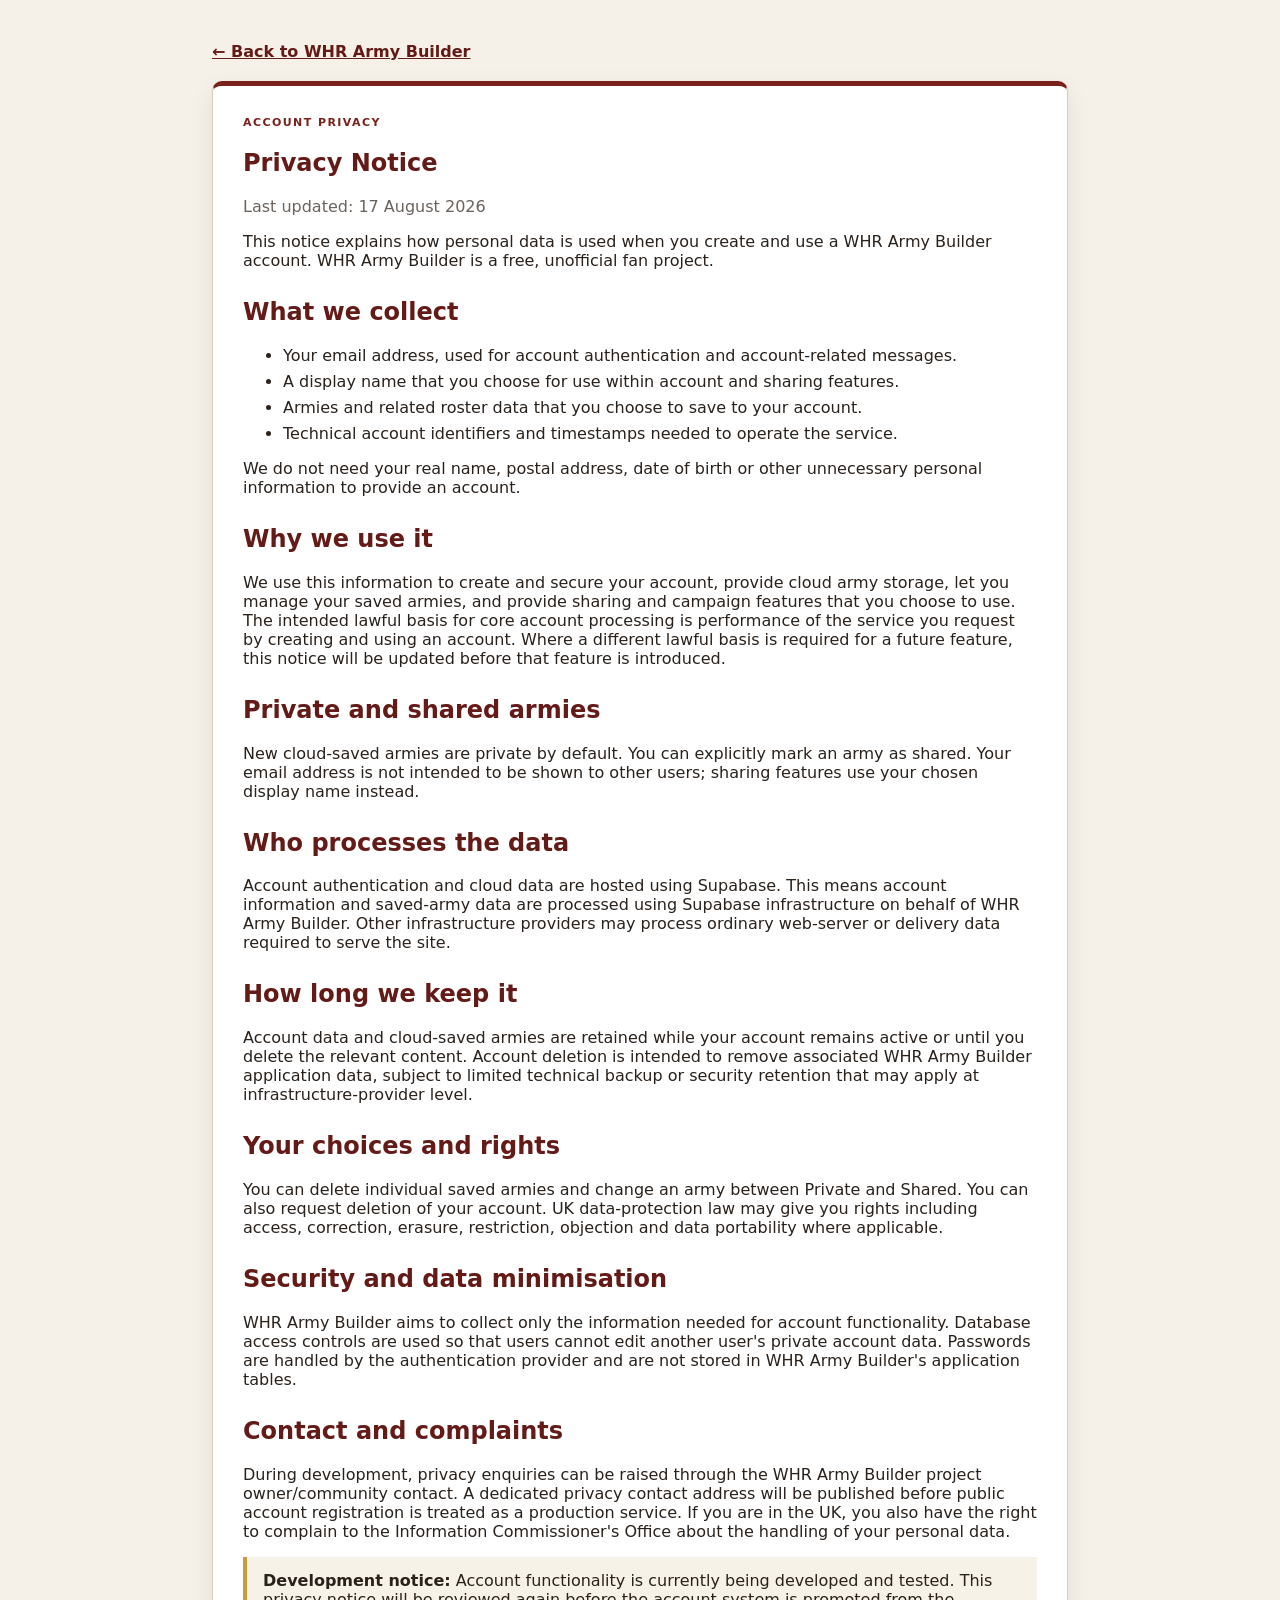
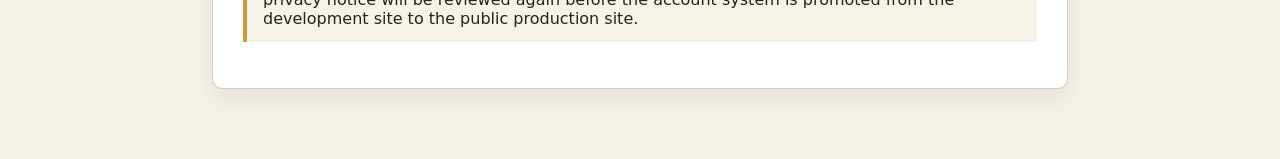
==== privacy.html @ 242ae2eb "Add WHR Army Builder privacy notice" ====
<!doctype html>
<html lang="en">
<head>
  <meta charset="utf-8">
  <meta name="viewport" content="width=device-width, initial-scale=1">
  <title>Privacy Notice — WHR Army Builder</title>
  <link rel="stylesheet" href="styles.css?v=2">
  <style>
    body{background:#f5f1e8;color:#2a211b}.privacy-page{max-width:900px;margin:0 auto;padding:42px 22px 70px}.privacy-card{background:#fff;border:1px solid #d7cdbc;border-top:5px solid #7b211b;border-radius:10px;padding:30px;box-shadow:0 8px 24px rgba(0,0,0,.08)}.privacy-card h1,.privacy-card h2{color:#641a16}.privacy-card h2{margin-top:28px}.privacy-card li{margin:7px 0}.privacy-back{display:inline-block;margin-bottom:20px;color:#641a16;font-weight:800}.privacy-updated{color:#6b625b}.privacy-note{padding:14px 16px;background:#f7f2e7;border-left:4px solid #c99c3c}
  </style>
</head>
<body>
<main class="privacy-page">
  <a class="privacy-back" href="./">← Back to WHR Army Builder</a>
  <article class="privacy-card">
    <p class="eyebrow">Account Privacy</p>
    <h1>Privacy Notice</h1>
    <p class="privacy-updated">Last updated: 17 August 2026</p>
    <p>This notice explains how personal data is used when you create and use a WHR Army Builder account. WHR Army Builder is a free, unofficial fan project.</p>

    <h2>What we collect</h2>
    <ul><li>Your email address, used for account authentication and account-related messages.</li><li>A display name that you choose for use within account and sharing features.</li><li>Armies and related roster data that you choose to save to your account.</li><li>Technical account identifiers and timestamps needed to operate the service.</li></ul>
    <p>We do not need your real name, postal address, date of birth or other unnecessary personal information to provide an account.</p>

    <h2>Why we use it</h2>
    <p>We use this information to create and secure your account, provide cloud army storage, let you manage your saved armies, and provide sharing and campaign features that you choose to use. The intended lawful basis for core account processing is performance of the service you request by creating and using an account. Where a different lawful basis is required for a future feature, this notice will be updated before that feature is introduced.</p>

    <h2>Private and shared armies</h2>
    <p>New cloud-saved armies are private by default. You can explicitly mark an army as shared. Your email address is not intended to be shown to other users; sharing features use your chosen display name instead.</p>

    <h2>Who processes the data</h2>
    <p>Account authentication and cloud data are hosted using Supabase. This means account information and saved-army data are processed using Supabase infrastructure on behalf of WHR Army Builder. Other infrastructure providers may process ordinary web-server or delivery data required to serve the site.</p>

    <h2>How long we keep it</h2>
    <p>Account data and cloud-saved armies are retained while your account remains active or until you delete the relevant content. Account deletion is intended to remove associated WHR Army Builder application data, subject to limited technical backup or security retention that may apply at infrastructure-provider level.</p>

    <h2>Your choices and rights</h2>
    <p>You can delete individual saved armies and change an army between Private and Shared. You can also request deletion of your account. UK data-protection law may give you rights including access, correction, erasure, restriction, objection and data portability where applicable.</p>

    <h2>Security and data minimisation</h2>
    <p>WHR Army Builder aims to collect only the information needed for account functionality. Database access controls are used so that users cannot edit another user's private account data. Passwords are handled by the authentication provider and are not stored in WHR Army Builder's application tables.</p>

    <h2>Contact and complaints</h2>
    <p>During development, privacy enquiries can be raised through the WHR Army Builder project owner/community contact. A dedicated privacy contact address will be published before public account registration is treated as a production service. If you are in the UK, you also have the right to complain to the Information Commissioner's Office about the handling of your personal data.</p>

    <p class="privacy-note"><strong>Development notice:</strong> Account functionality is currently being developed and tested. This privacy notice will be reviewed again before the account system is promoted from the development site to the public production site.</p>
  </article>
</main>
</body>
</html>
---- styles.css ----
* { box-sizing: border-box; }

:root {
  --bg: #ece7dc;
  --surface: #fffdf8;
  --surface-soft: #f7f2e7;
  --border: #d8cfbf;
  --border-dark: #bfae91;
  --text: #29251f;
  --muted: #6f685e;
  --accent: #7b211b;
  --accent-dark: #561713;
  --gold: #b08a3b;
  --success: #316b43;
  --warning: #9a6416;
  --danger: #9d2b25;
  --shadow: 0 14px 34px rgba(43, 34, 23, .08);
}

html { min-height: 100%; background: var(--bg); }

body {
  margin: 0;
  min-height: 100vh;
  color: var(--text);
  background:
    linear-gradient(rgba(236,231,220,.94), rgba(236,231,220,.94)),
    repeating-linear-gradient(45deg, rgba(70,58,44,.025) 0, rgba(70,58,44,.025) 1px, transparent 1px, transparent 9px);
  font-family: Inter, ui-sans-serif, system-ui, -apple-system, BlinkMacSystemFont, "Segoe UI", sans-serif;
}

button, input, select { font: inherit; }
button { cursor: pointer; }

.app-header {
  position: sticky;
  top: 0;
  z-index: 20;
  min-height: 86px;
  padding: 16px 26px;
  display: flex;
  align-items: center;
  justify-content: space-between;
  gap: 20px;
  color: #fff;
  background: linear-gradient(90deg, rgba(74,16,13,.98), rgba(116,30,23,.98));
  border-bottom: 3px solid var(--gold);
  box-shadow: 0 8px 20px rgba(48,22,14,.18);
}

.brand { display: flex; align-items: center; gap: 14px; }

.brand-mark {
  width: 52px;
  height: 52px;
  display: grid;
  place-items: center;
  border: 2px solid rgba(255,255,255,.65);
  outline: 1px solid var(--gold);
  outline-offset: 3px;
  font-family: Georgia, "Times New Roman", serif;
  font-weight: 800;
  letter-spacing: .04em;
}

.brand h1 {
  margin: 0;
  font-family: Georgia, "Times New Roman", serif;
  font-size: 25px;
  letter-spacing: .03em;
}

.brand p {
  margin: 3px 0 0;
  color: rgba(255,255,255,.78);
  font-size: 13px;
}

.army-summary { display: flex; align-items: stretch; gap: 12px; }

.points-limit, .points-total {
  min-height: 54px;
  padding: 8px 12px;
  display: flex;
  align-items: center;
  gap: 7px;
  background: rgba(255,255,255,.09);
  border: 1px solid rgba(255,255,255,.18);
  border-radius: 8px;
}

.points-limit span:first-child, .points-total span:first-child {
  font-size: 12px;
  color: rgba(255,255,255,.74);
}

.points-limit input {
  width: 82px;
  padding: 7px 8px;
  color: #fff;
  background: rgba(0,0,0,.18);
  border: 1px solid rgba(255,255,255,.25);
  border-radius: 5px;
  text-align: right;
}

.points-total strong { font-size: 24px; line-height: 1; }

.builder-layout {
  width: min(1500px, calc(100% - 30px));
  margin: 20px auto;
  display: grid;
  grid-template-columns: 390px minmax(0,1fr);
  gap: 18px;
  align-items: start;
}

.panel {
  background: var(--surface);
  border: 1px solid var(--border);
  border-radius: 10px;
  box-shadow: var(--shadow);
  overflow: hidden;
}

.unit-browser {
  position: sticky;
  top: 106px;
  max-height: calc(100vh - 126px);
  display: flex;
  flex-direction: column;
}

.panel-header {
  padding: 18px 20px 14px;
  border-bottom: 1px solid var(--border);
  background: linear-gradient(to bottom, #fffdf8, #f9f4ea);
}

.panel-header h2 {
  margin: 2px 0 0;
  font-family: Georgia, "Times New Roman", serif;
  font-size: 22px;
}

.eyebrow {
  margin: 0;
  color: var(--accent);
  font-size: 11px;
  font-weight: 800;
  letter-spacing: .13em;
  text-transform: uppercase;
}

.roster-heading {
  display: flex;
  align-items: center;
  justify-content: space-between;
  gap: 16px;
}

.browser-controls {
  padding: 13px 14px;
  border-bottom: 1px solid var(--border);
  background: var(--surface-soft);
}

.browser-controls input, .dialog-field input, .dialog-field select, .magic-search {
  width: 100%;
  padding: 10px 11px;
  border: 1px solid var(--border);
  border-radius: 6px;
  color: var(--text);
  background: #fff;
  outline: none;
}

.browser-controls input:focus, .dialog-field input:focus, .dialog-field select:focus, .magic-search:focus {
  border-color: var(--gold);
  box-shadow: 0 0 0 3px rgba(176,138,59,.14);
}

.unit-sections { overflow: auto; padding: 0 10px 12px; }
.unit-section { padding-top: 12px; }

.unit-section h3 {
  margin: 0 4px 7px;
  color: var(--muted);
  font-size: 12px;
  letter-spacing: .08em;
  text-transform: uppercase;
}

.unit-choice {
  width: 100%;
  margin-bottom: 7px;
  padding: 10px 11px;
  display: grid;
  grid-template-columns: 1fr auto;
  gap: 12px;
  align-items: center;
  text-align: left;
  color: var(--text);
  background: #fff;
  border: 1px solid var(--border);
  border-radius: 7px;
  transition: .15s ease;
}

.unit-choice:hover {
  transform: translateY(-1px);
  border-color: #bda981;
  background: #fffaf0;
}

.unit-choice-name { font-weight: 700; }
.unit-choice-meta { display: block; margin-top: 2px; color: var(--muted); font-size: 11px; }
.unit-choice-cost { color: var(--accent); font-weight: 800; white-space: nowrap; }

.army-status { padding: 14px 18px 0; }

.status-grid {
  display: grid;
  grid-template-columns: repeat(3,minmax(0,1fr));
  gap: 10px;
}

.status-card {
  padding: 10px 12px;
  border: 1px solid var(--border);
  border-radius: 7px;
  background: var(--surface-soft);
}

.status-card span {
  display: block;
  color: var(--muted);
  font-size: 11px;
  text-transform: uppercase;
  letter-spacing: .06em;
}

.status-card strong { display: block; margin-top: 3px; font-size: 18px; }
.status-card.good strong { color: var(--success); }
.status-card.warn strong { color: var(--warning); }
.status-card.bad strong { color: var(--danger); }

.roster { padding: 18px; }

.empty-state {
  padding: 64px 20px;
  text-align: center;
  color: var(--muted);
  border: 2px dashed #d9cfbd;
  border-radius: 9px;
  background: #fbf7ef;
}

.empty-state h3 {
  margin: 0 0 6px;
  color: var(--text);
  font-family: Georgia, "Times New Roman", serif;
}

.roster-section { margin-bottom: 22px; }
.roster-section:last-child { margin-bottom: 0; }

.roster-section-title {
  margin: 0 0 8px;
  padding-bottom: 6px;
  color: var(--accent-dark);
  border-bottom: 2px solid #d6c7ac;
  font-family: Georgia, "Times New Roman", serif;
  font-size: 18px;
}

.roster-card {
  margin-bottom: 9px;
  padding: 14px;
  display: grid;
  grid-template-columns: minmax(0,1fr) auto;
  gap: 12px 18px;
  align-items: center;
  border: 1px solid var(--border);
  border-radius: 8px;
  background: #fff;
}

.roster-card-main { min-width: 0; }

.roster-card-name {
  display: flex;
  align-items: baseline;
  flex-wrap: wrap;
  gap: 8px;
  font-weight: 800;
}

.roster-card-points {
  color: var(--accent);
  font-weight: 900;
  white-space: nowrap;
}

.roster-card-summary {
  margin-top: 5px;
  color: var(--muted);
  font-size: 12px;
  line-height: 1.45;
}

.roster-card-actions {
  display: flex;
  gap: 7px;
}

.edit-button, .remove-button {
  min-height: 34px;
  padding: 6px 10px;
  border-radius: 6px;
  font-weight: 700;
}

.edit-button {
  border: 1px solid #c8b58d;
  color: #59471e;
  background: #fffaf0;
}

.edit-button:hover { background: #f6ecd7; }

.remove-button {
  width: 36px;
  border: 1px solid #dfb8b4;
  color: var(--danger);
  background: #fff8f7;
}

.remove-button:hover { background: #fcebea; }

.button {
  min-height: 38px;
  padding: 8px 13px;
  border-radius: 6px;
  font-weight: 700;
}

.button-primary { color: #fff; background: var(--accent); border: 1px solid var(--accent-dark); }
.button-primary:hover { background: var(--accent-dark); }
.button-secondary { color: var(--text); background: #fff; border: 1px solid var(--border); }
.button-secondary:hover { background: var(--surface-soft); }

.loading { padding: 28px 12px; color: var(--muted); text-align: center; }

.error-box, .warning-box {
  padding: 11px 12px;
  border-radius: 7px;
  font-size: 13px;
}

.error-box {
  margin: 12px;
  color: #7e211c;
  background: #fff0ee;
  border: 1px solid #e4b6b1;
}

.warning-box {
  margin-top: 10px;
  color: #78521d;
  background: #fff7e8;
  border: 1px solid #e8c887;
}

.unit-dialog {
  width: min(760px, calc(100% - 28px));
  max-height: calc(100vh - 30px);
  padding: 0;
  border: 0;
  border-radius: 10px;
  background: transparent;
  box-shadow: 0 26px 70px rgba(0,0,0,.28);
}

.unit-dialog::backdrop { background: rgba(35,29,23,.58); }

.dialog-card {
  max-height: calc(100vh - 30px);
  display: flex;
  flex-direction: column;
  background: var(--surface);
  border: 1px solid var(--border);
  border-radius: 10px;
  overflow: hidden;
}

.dialog-header {
  flex: 0 0 auto;
  padding: 18px 20px;
  display: flex;
  align-items: flex-start;
  justify-content: space-between;
  gap: 14px;
  border-bottom: 1px solid var(--border);
  background: linear-gradient(to bottom, #fffdf8, #f7f1e5);
}

.dialog-header h2 {
  margin: 3px 0 0;
  font-family: Georgia, "Times New Roman", serif;
}

.icon-button {
  width: 36px;
  height: 36px;
  border: 1px solid var(--border);
  border-radius: 50%;
  color: var(--muted);
  background: #fff;
  font-size: 22px;
  line-height: 1;
}

.dialog-content {
  overflow: auto;
  padding: 18px 20px 24px;
}

.editor-section {
  margin-bottom: 20px;
  padding-bottom: 18px;
  border-bottom: 1px solid var(--border);
}

.editor-section:last-child { border-bottom: 0; margin-bottom: 0; }

.editor-section-title {
  margin: 0 0 11px;
  color: var(--accent-dark);
  font-family: Georgia, "Times New Roman", serif;
  font-size: 17px;
}

.dialog-field { margin-bottom: 13px; }
.dialog-field:last-child { margin-bottom: 0; }

.dialog-field > label {
  display: block;
  margin-bottom: 6px;
  font-weight: 700;
}

.field-hint {
  margin-top: 4px;
  color: var(--muted);
  font-size: 11px;
}

.check-row {
  margin: 7px 0;
  padding: 9px 10px;
  display: flex;
  align-items: flex-start;
  gap: 9px;
  border: 1px solid var(--border);
  border-radius: 6px;
  background: #fff;
}

.check-row input { margin-top: 3px; }

.check-row-content { flex: 1; min-width: 0; }

.check-row-title {
  display: flex;
  justify-content: space-between;
  gap: 12px;
  font-weight: 700;
}

.check-row-sub {
  margin-top: 2px;
  color: var(--muted);
  font-size: 11px;
}

.option-grid {
  display: grid;
  grid-template-columns: repeat(2,minmax(0,1fr));
  gap: 8px;
}

.magic-header {
  display: flex;
  align-items: center;
  justify-content: space-between;
  gap: 12px;
  margin-bottom: 9px;
}

.magic-counter {
  padding: 4px 8px;
  border-radius: 999px;
  background: #eee5d6;
  color: var(--accent-dark);
  font-size: 12px;
  font-weight: 800;
}

.magic-list {
  max-height: 320px;
  overflow: auto;
  margin-top: 10px;
  padding-right: 4px;
}

.magic-category {
  margin: 13px 0 5px;
  color: var(--muted);
  font-size: 11px;
  font-weight: 900;
  letter-spacing: .07em;
  text-transform: uppercase;
}

.magic-item-row {
  display: grid;
  grid-template-columns: auto minmax(0,1fr) auto;
  gap: 8px;
  align-items: start;
  padding: 8px 7px;
  border-bottom: 1px solid #eee6da;
}

.magic-item-row:last-child { border-bottom: 0; }
.magic-item-row input { margin-top: 4px; }

.magic-item-name { font-weight: 700; }
.magic-item-rules { margin-top: 2px; color: var(--muted); font-size: 11px; line-height: 1.35; }
.magic-item-cost { color: var(--accent); font-weight: 800; white-space: nowrap; }

.dialog-footer {
  flex: 0 0 auto;
  padding: 13px 20px;
  display: flex;
  align-items: center;
  justify-content: space-between;
  gap: 16px;
  border-top: 1px solid var(--border);
  background: #f7f2e8;
}

.dialog-total span {
  display: block;
  color: var(--muted);
  font-size: 11px;
  text-transform: uppercase;
  letter-spacing: .05em;
}

.dialog-total strong {
  display: block;
  color: var(--accent);
  font-size: 22px;
}

.dialog-actions { display: flex; justify-content: flex-end; gap: 9px; }

@media (max-width: 900px) {
  .app-header { position: static; align-items: flex-start; flex-direction: column; }
  .army-summary { width: 100%; }
  .builder-layout { width: min(100% - 20px,760px); grid-template-columns: 1fr; }
  .unit-browser { position: static; max-height: none; }
}

@media (max-width: 620px) {
  .army-summary { flex-direction: column; }
  .status-grid, .option-grid { grid-template-columns: 1fr; }
  .roster-card { grid-template-columns: 1fr; }
  .roster-card-actions { justify-content: flex-end; }
  .dialog-footer { align-items: stretch; flex-direction: column; }
  .dialog-actions { width: 100%; }
  .dialog-actions .button { flex: 1; }
}


/* V3: roster save/load/print controls */
.roster-name-field {
  min-height: 54px;
  padding: 7px 10px;
  display: flex;
  flex-direction: column;
  justify-content: center;
  gap: 3px;
  background: rgba(255,255,255,.09);
  border: 1px solid rgba(255,255,255,.18);
  border-radius: 8px;
}

.roster-name-field span {
  color: rgba(255,255,255,.74);
  font-size: 11px;
}

.roster-name-field input {
  width: 190px;
  padding: 5px 7px;
  color: #fff;
  background: rgba(0,0,0,.18);
  border: 1px solid rgba(255,255,255,.25);
  border-radius: 5px;
  outline: none;
}

.roster-name-field input:focus {
  border-color: rgba(255,255,255,.55);
}

.header-actions {
  display: flex;
  align-items: stretch;
  gap: 7px;
}

.header-button {
  min-height: 54px;
  padding: 7px 11px;
  color: #fff;
  background: rgba(255,255,255,.09);
  border: 1px solid rgba(255,255,255,.23);
  border-radius: 8px;
  font-size: 12px;
  font-weight: 800;
  white-space: nowrap;
}

.header-button:hover {
  background: rgba(255,255,255,.16);
}

.header-button-primary {
  color: #3e2e10;
  background: #e0bd6f;
  border-color: #efd69d;
}

.header-button-primary:hover {
  background: #efce84;
}

.saved-dialog {
  width: min(700px, calc(100% - 28px));
  max-height: calc(100vh - 40px);
  padding: 0;
  border: 0;
  border-radius: 10px;
  background: transparent;
  box-shadow: 0 26px 70px rgba(0,0,0,.28);
}

.saved-dialog::backdrop {
  background: rgba(35,29,23,.58);
}

.saved-dialog-card {
  max-height: calc(100vh - 40px);
  display: flex;
  flex-direction: column;
  overflow: hidden;
  background: var(--surface);
  border: 1px solid var(--border);
  border-radius: 10px;
}

.saved-rosters-list {
  overflow: auto;
  padding: 14px;
}

.saved-roster-empty {
  padding: 42px 18px;
  text-align: center;
  color: var(--muted);
}

.saved-roster-card {
  margin-bottom: 9px;
  padding: 13px 14px;
  display: grid;
  grid-template-columns: minmax(0,1fr) auto;
  gap: 14px;
  align-items: center;
  background: #fff;
  border: 1px solid var(--border);
  border-radius: 8px;
}

.saved-roster-card:last-child {
  margin-bottom: 0;
}

.saved-roster-name {
  font-weight: 850;
}

.saved-roster-meta {
  margin-top: 4px;
  color: var(--muted);
  font-size: 12px;
}

.saved-roster-actions {
  display: flex;
  gap: 7px;
}

.saved-roster-actions button {
  min-height: 34px;
  padding: 6px 10px;
  border-radius: 6px;
  font-weight: 750;
}

.load-roster-button {
  color: #fff;
  background: var(--accent);
  border: 1px solid var(--accent-dark);
}

.delete-roster-button {
  color: var(--danger);
  background: #fff8f7;
  border: 1px solid #dfb8b4;
}

.toast {
  position: fixed;
  right: 20px;
  bottom: 20px;
  z-index: 100;
  max-width: min(420px, calc(100% - 40px));
  padding: 11px 14px;
  color: #fff;
  background: rgba(41,37,31,.96);
  border-radius: 7px;
  box-shadow: 0 10px 28px rgba(0,0,0,.25);
  font-size: 13px;
  font-weight: 700;
  opacity: 0;
  transform: translateY(10px);
  pointer-events: none;
  transition: opacity .18s ease, transform .18s ease;
}

.toast.show {
  opacity: 1;
  transform: translateY(0);
}

@media (max-width: 1180px) {
  .app-header {
    position: static;
    align-items: flex-start;
    flex-direction: column;
  }

  .army-summary {
    width: 100%;
    flex-wrap: wrap;
  }

  .unit-browser {
    top: 20px;
  }
}

@media (max-width: 760px) {
  .roster-name-field {
    width: 100%;
  }

  .roster-name-field input {
    width: 100%;
  }

  .header-actions {
    width: 100%;
    display: grid;
    grid-template-columns: repeat(2, minmax(0,1fr));
  }

  .header-button {
    min-height: 42px;
  }

  .saved-roster-card {
    grid-template-columns: 1fr;
  }

  .saved-roster-actions {
    justify-content: flex-end;
  }
}


/* V9: army selection front page */
[hidden] {
  display: none !important;
}

.army-selection-screen {
  min-height: 100vh;
  background:
    linear-gradient(rgba(236,231,220,.95), rgba(236,231,220,.96)),
    repeating-linear-gradient(45deg, rgba(70,58,44,.03) 0, rgba(70,58,44,.03) 1px, transparent 1px, transparent 9px);
}

.selection-hero {
  min-height: 310px;
  padding: 54px 24px 48px;
  display: flex;
  flex-direction: column;
  align-items: center;
  justify-content: center;
  color: #fff;
  text-align: center;
  background:
    radial-gradient(circle at 50% 30%, rgba(184,127,58,.22), transparent 34%),
    linear-gradient(135deg, #3d100d, #781f18 55%, #4a1410);
  border-bottom: 4px solid var(--gold);
  box-shadow: 0 10px 30px rgba(48,22,14,.18);
}

.selection-mark {
  width: 78px;
  height: 78px;
  margin-bottom: 20px;
  display: grid;
  place-items: center;
  border: 2px solid rgba(255,255,255,.72);
  outline: 1px solid var(--gold);
  outline-offset: 5px;
  font-family: Georgia, "Times New Roman", serif;
  font-size: 26px;
  font-weight: 900;
  letter-spacing: .05em;
}

.selection-kicker {
  margin: 0 0 6px;
  color: #dfbd73;
  font-size: 12px;
  font-weight: 900;
  letter-spacing: .16em;
  text-transform: uppercase;
}

.selection-hero h1 {
  margin: 0;
  font-family: Georgia, "Times New Roman", serif;
  font-size: clamp(38px, 6vw, 64px);
  line-height: 1;
}

.selection-intro {
  max-width: 620px;
  margin: 14px 0 0;
  color: rgba(255,255,255,.82);
  font-size: 16px;
}

.selection-content {
  width: min(1180px, calc(100% - 32px));
  margin: 0 auto;
  padding: 34px 0 58px;
}

.selection-heading {
  margin-bottom: 18px;
  display: flex;
  align-items: end;
  justify-content: space-between;
  gap: 24px;
}

.selection-heading h2 {
  margin: 3px 0 0;
  font-family: Georgia, "Times New Roman", serif;
  font-size: 30px;
}

.selection-heading > p {
  max-width: 440px;
  margin: 0;
  color: var(--muted);
  text-align: right;
  font-size: 13px;
}

.army-card-grid {
  display: grid;
  grid-template-columns: repeat(auto-fill, minmax(270px, 1fr));
  gap: 16px;
}

.army-card {
  min-height: 235px;
  padding: 0;
  display: flex;
  flex-direction: column;
  text-align: left;
  overflow: hidden;
  color: var(--text);
  background: var(--surface);
  border: 1px solid var(--border);
  border-radius: 10px;
  box-shadow: var(--shadow);
  transition: transform .16s ease, border-color .16s ease, box-shadow .16s ease;
}

.army-card.available:hover {
  transform: translateY(-3px);
  border-color: #b69b67;
  box-shadow: 0 18px 38px rgba(43,34,23,.13);
}

.army-card-top {
  min-height: 98px;
  padding: 18px 18px 14px;
  display: flex;
  align-items: flex-start;
  justify-content: space-between;
  gap: 12px;
  color: #fff;
  background:
    radial-gradient(circle at 82% 18%, rgba(221,177,89,.25), transparent 30%),
    linear-gradient(135deg, #541711, #81241c);
  border-bottom: 3px solid var(--gold);
}

.army-card-monogram {
  width: 52px;
  height: 52px;
  display: grid;
  place-items: center;
  border: 1px solid rgba(255,255,255,.55);
  font-family: Georgia, "Times New Roman", serif;
  font-size: 19px;
  font-weight: 900;
  letter-spacing: .03em;
}

.army-card-badge {
  padding: 4px 8px;
  color: #3e2e10;
  background: #e2c47f;
  border-radius: 999px;
  font-size: 10px;
  font-weight: 900;
  letter-spacing: .04em;
  text-transform: uppercase;
}

.army-card-body {
  flex: 1;
  padding: 16px 18px 18px;
}

.army-card h3 {
  margin: 0;
  font-family: Georgia, "Times New Roman", serif;
  font-size: 23px;
}

.army-card-subtitle {
  margin: 3px 0 10px;
  color: var(--accent);
  font-size: 12px;
  font-weight: 800;
}

.army-card-description {
  margin: 0;
  color: var(--muted);
  font-size: 13px;
  line-height: 1.48;
}

.army-card-action {
  margin-top: 15px;
  color: var(--accent);
  font-size: 12px;
  font-weight: 900;
}

.army-card-loading {
  padding: 40px 20px;
  color: var(--muted);
  text-align: center;
  grid-column: 1 / -1;
}

.back-armies-button {
  width: 38px;
  height: 38px;
  margin-right: 1px;
  display: grid;
  place-items: center;
  color: #fff;
  background: rgba(255,255,255,.08);
  border: 1px solid rgba(255,255,255,.22);
  border-radius: 7px;
  font-size: 20px;
}

.back-armies-button:hover {
  background: rgba(255,255,255,.15);
}

@media (max-width: 700px) {
  .selection-heading {
    align-items: flex-start;
    flex-direction: column;
  }

  .selection-heading > p {
    text-align: left;
  }

  .army-card-grid {
    grid-template-columns: 1fr;
  }
}
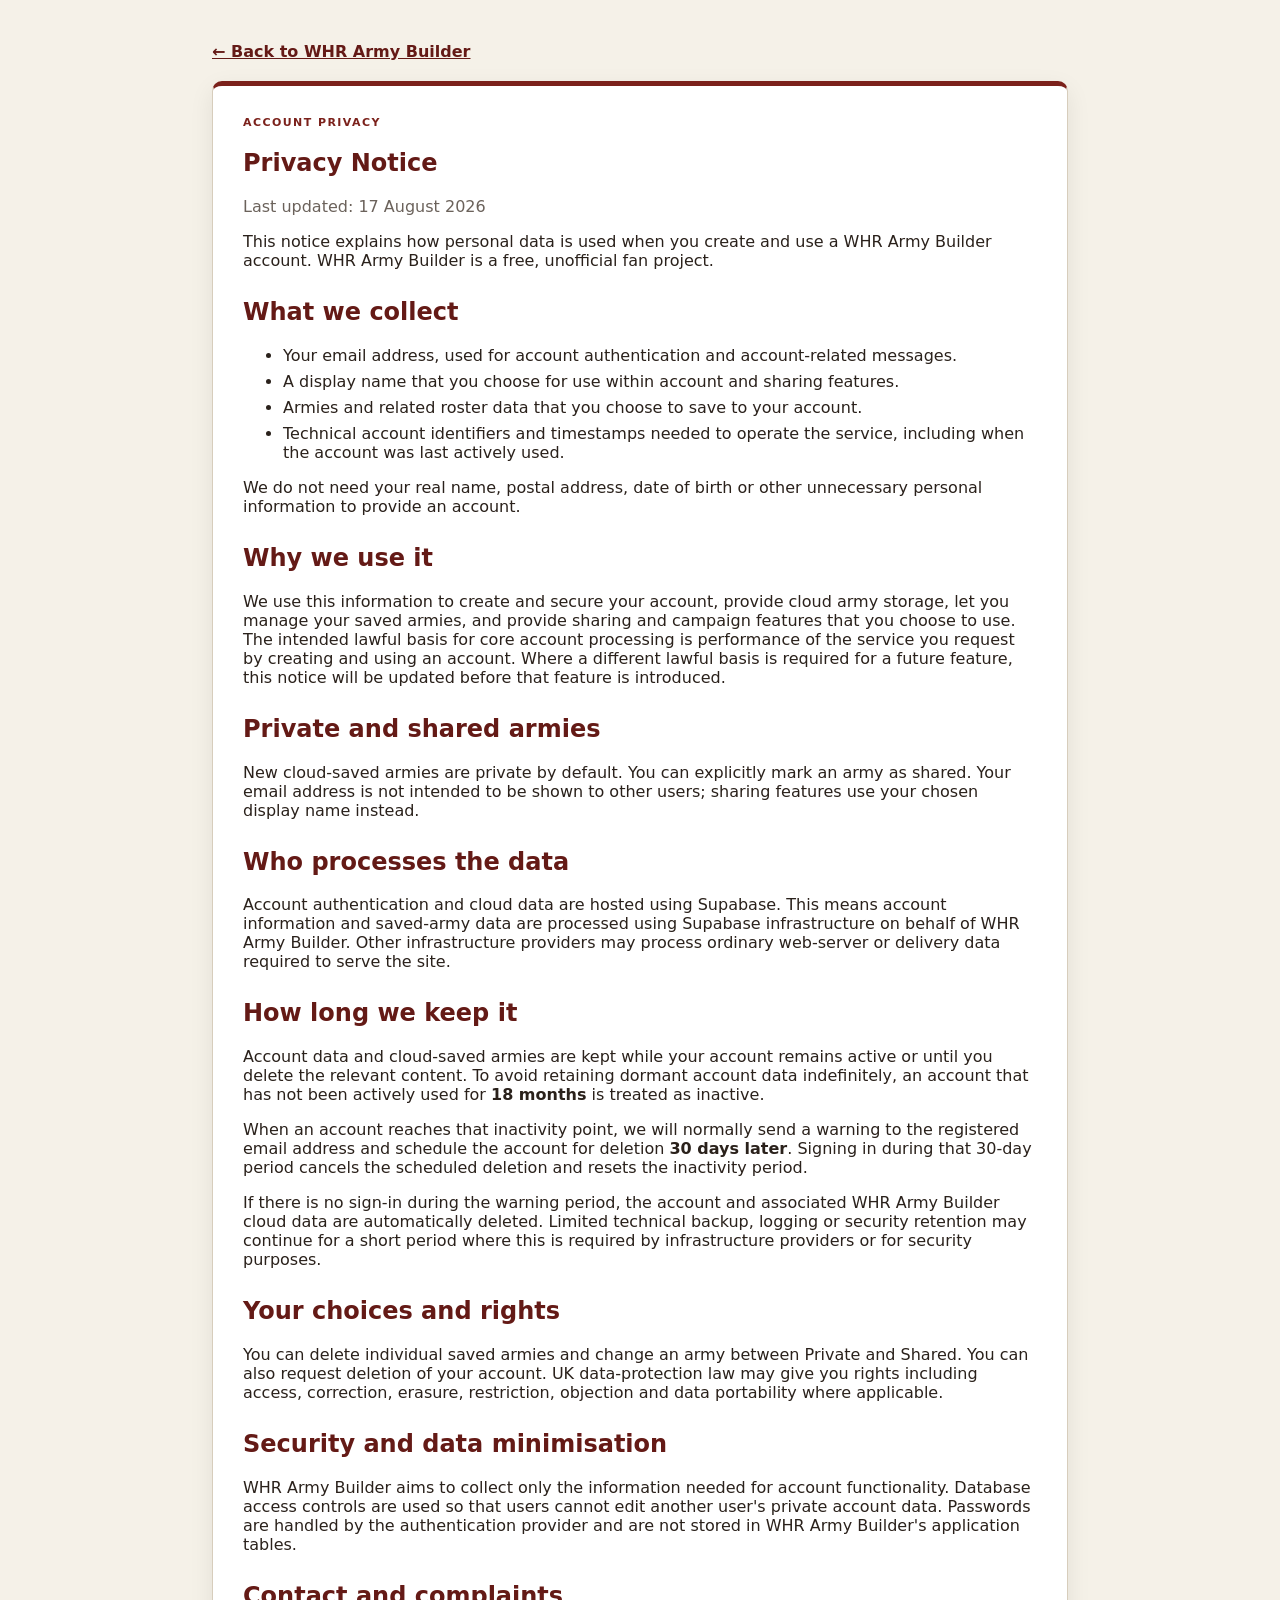
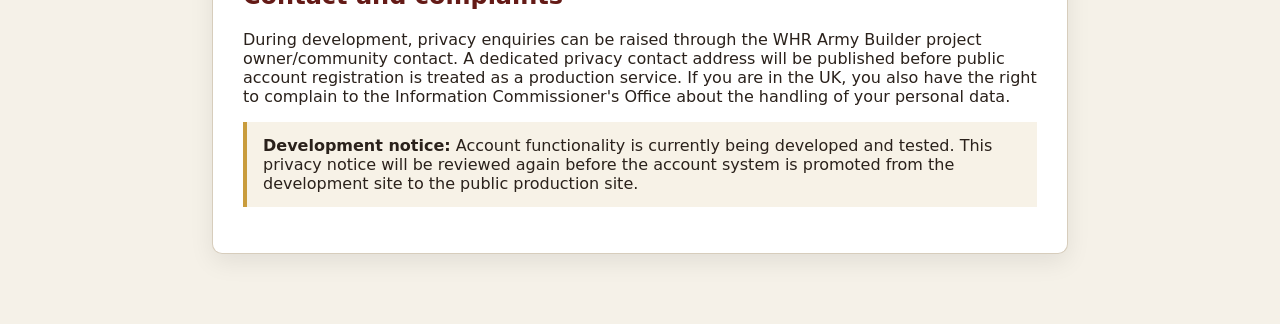
==== commit f9fd6f8f: "Document inactive account retention policy" ====
--- a/privacy.html
+++ b/privacy.html
@@ -19,7 +19,7 @@
     <p>This notice explains how personal data is used when you create and use a WHR Army Builder account. WHR Army Builder is a free, unofficial fan project.</p>
 
     <h2>What we collect</h2>
-    <ul><li>Your email address, used for account authentication and account-related messages.</li><li>A display name that you choose for use within account and sharing features.</li><li>Armies and related roster data that you choose to save to your account.</li><li>Technical account identifiers and timestamps needed to operate the service.</li></ul>
+    <ul><li>Your email address, used for account authentication and account-related messages.</li><li>A display name that you choose for use within account and sharing features.</li><li>Armies and related roster data that you choose to save to your account.</li><li>Technical account identifiers and timestamps needed to operate the service, including when the account was last actively used.</li></ul>
     <p>We do not need your real name, postal address, date of birth or other unnecessary personal information to provide an account.</p>
 
     <h2>Why we use it</h2>
@@ -32,7 +32,9 @@
     <p>Account authentication and cloud data are hosted using Supabase. This means account information and saved-army data are processed using Supabase infrastructure on behalf of WHR Army Builder. Other infrastructure providers may process ordinary web-server or delivery data required to serve the site.</p>
 
     <h2>How long we keep it</h2>
-    <p>Account data and cloud-saved armies are retained while your account remains active or until you delete the relevant content. Account deletion is intended to remove associated WHR Army Builder application data, subject to limited technical backup or security retention that may apply at infrastructure-provider level.</p>
+    <p>Account data and cloud-saved armies are kept while your account remains active or until you delete the relevant content. To avoid retaining dormant account data indefinitely, an account that has not been actively used for <strong>18 months</strong> is treated as inactive.</p>
+    <p>When an account reaches that inactivity point, we will normally send a warning to the registered email address and schedule the account for deletion <strong>30 days later</strong>. Signing in during that 30-day period cancels the scheduled deletion and resets the inactivity period.</p>
+    <p>If there is no sign-in during the warning period, the account and associated WHR Army Builder cloud data are automatically deleted. Limited technical backup, logging or security retention may continue for a short period where this is required by infrastructure providers or for security purposes.</p>
 
     <h2>Your choices and rights</h2>
     <p>You can delete individual saved armies and change an army between Private and Shared. You can also request deletion of your account. UK data-protection law may give you rights including access, correction, erasure, restriction, objection and data portability where applicable.</p>
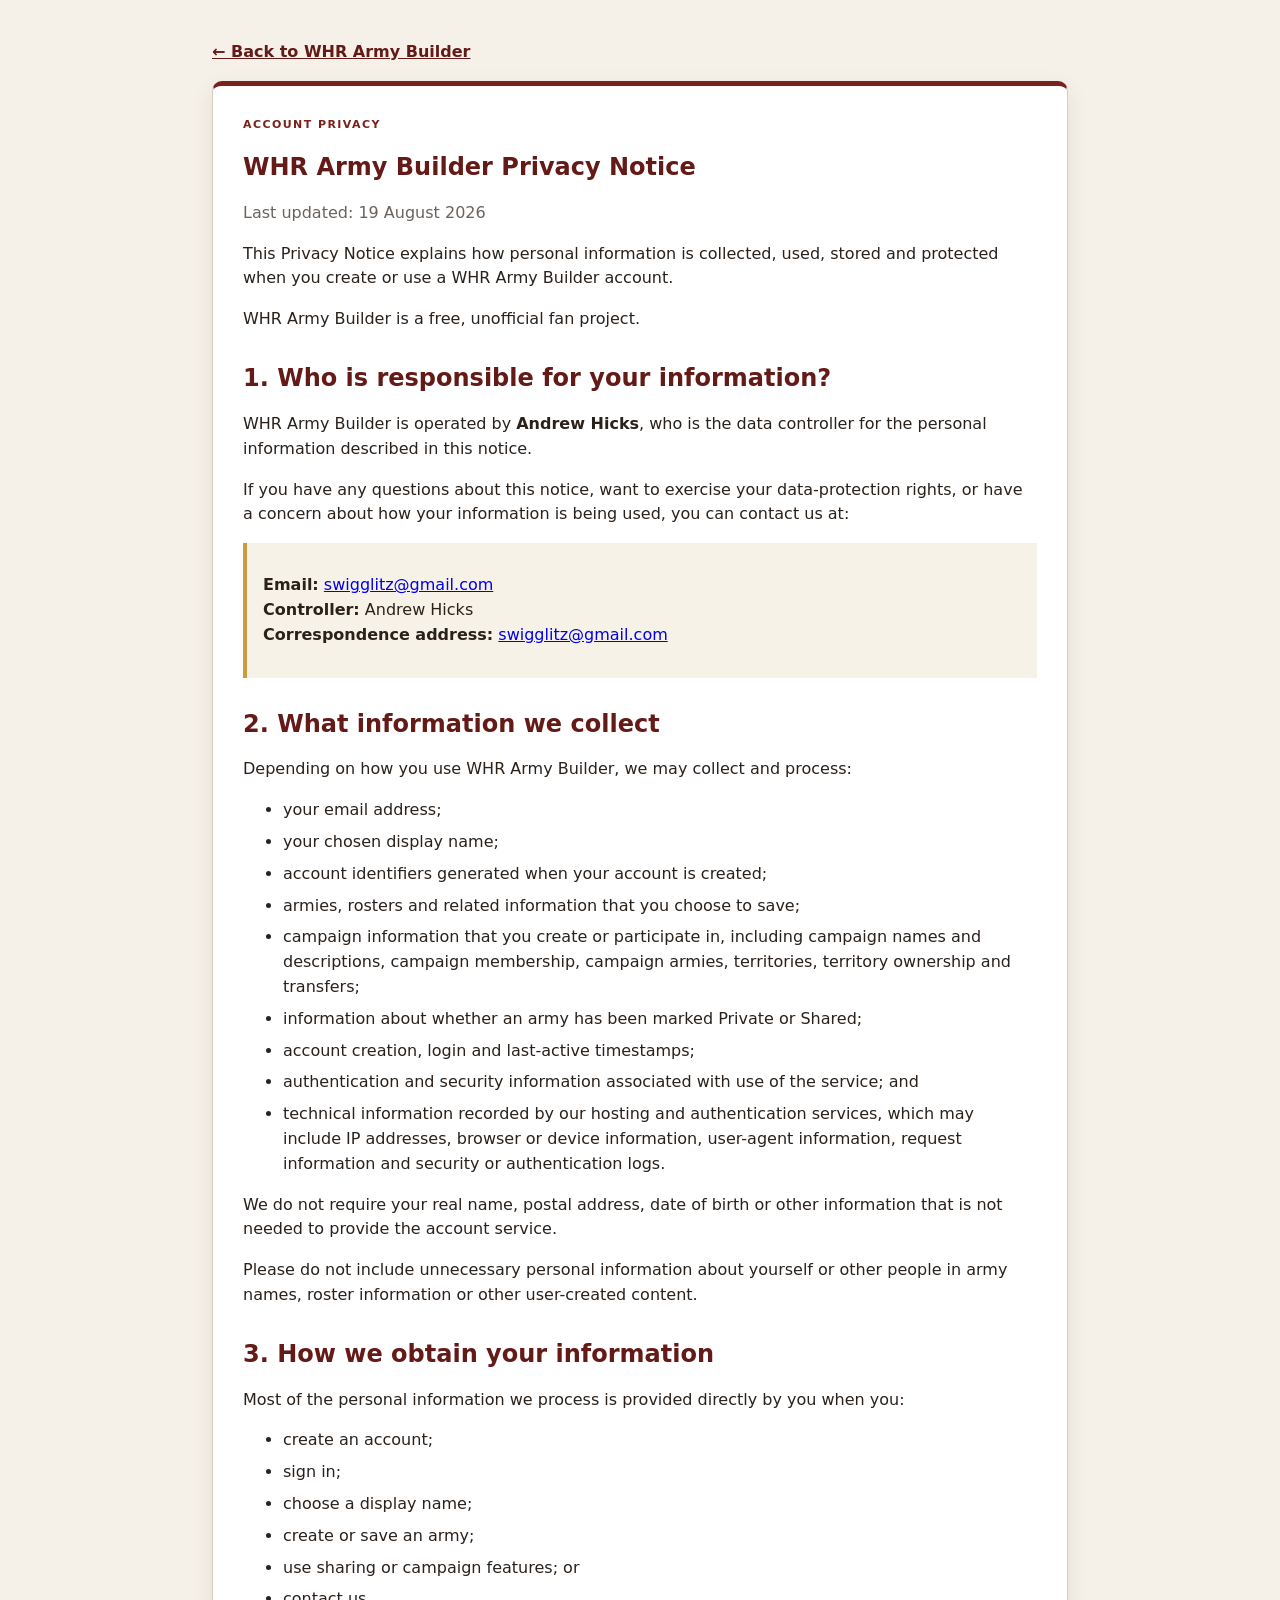
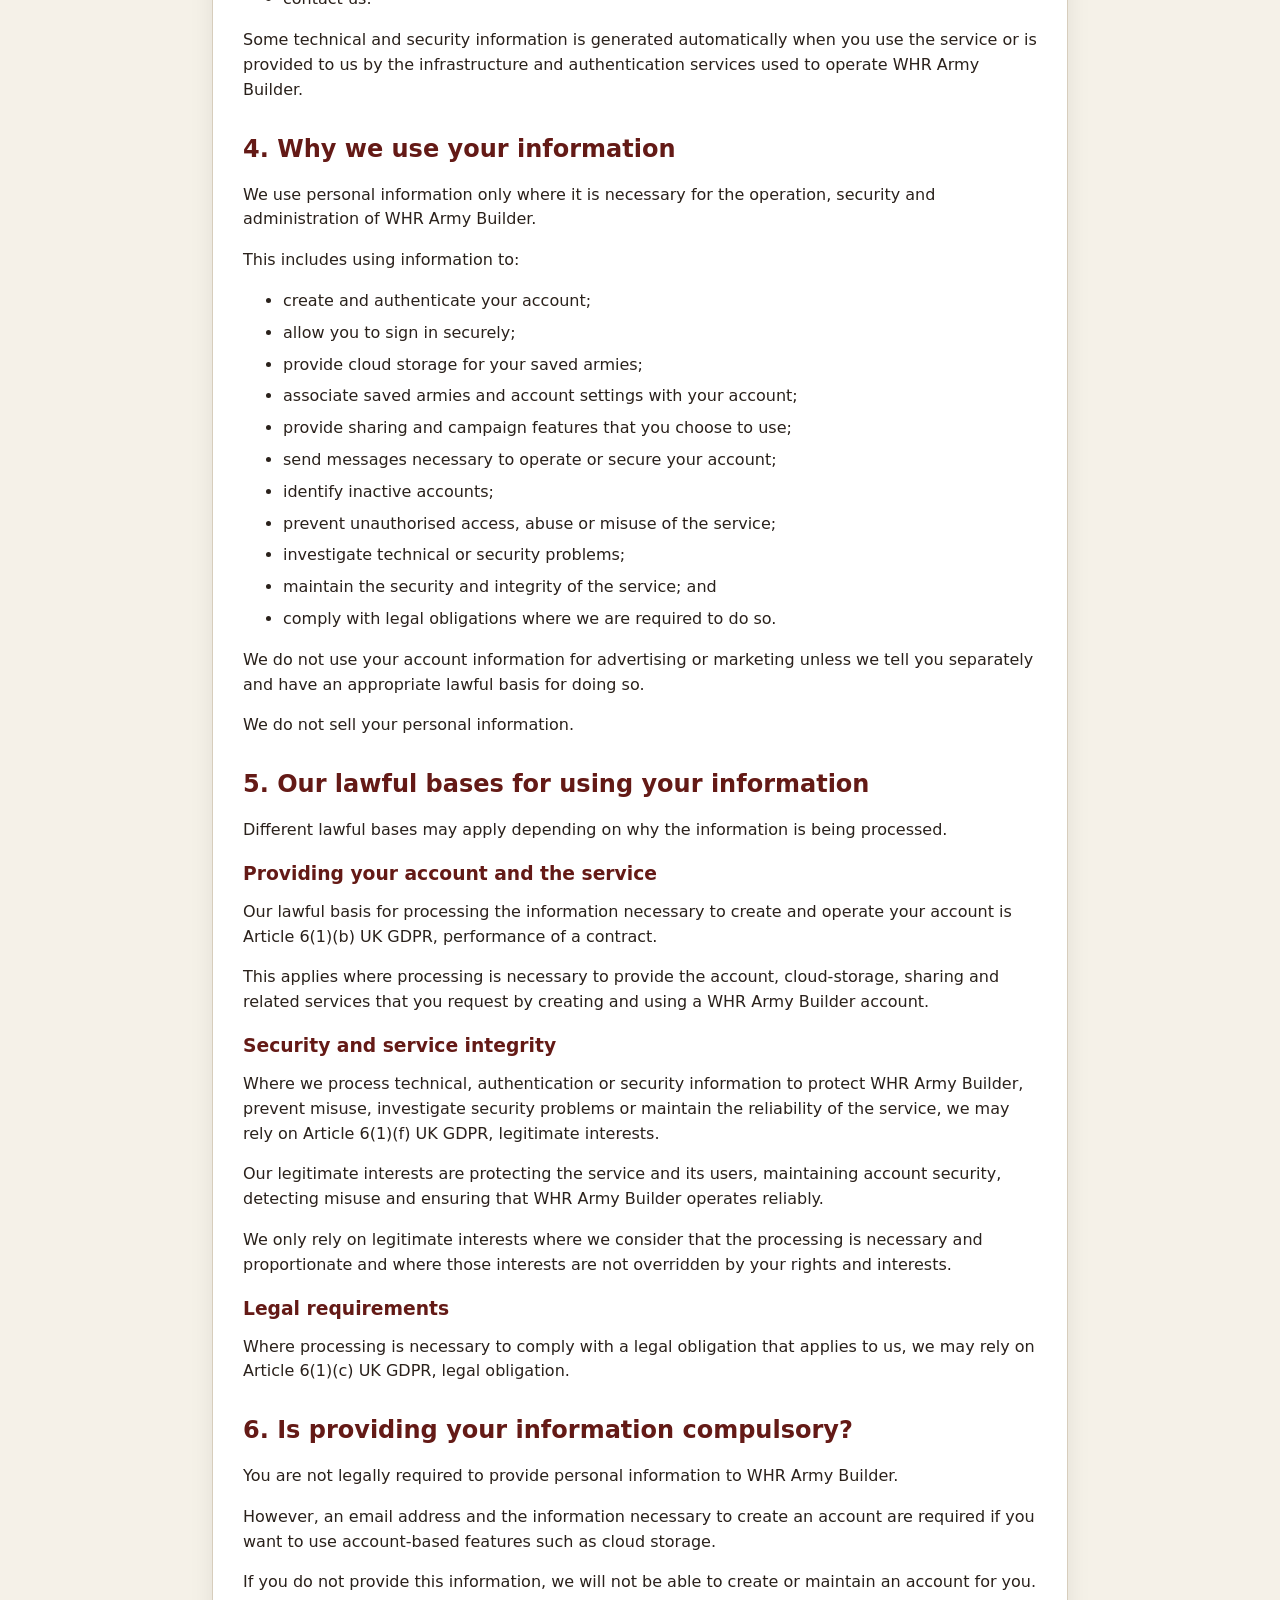
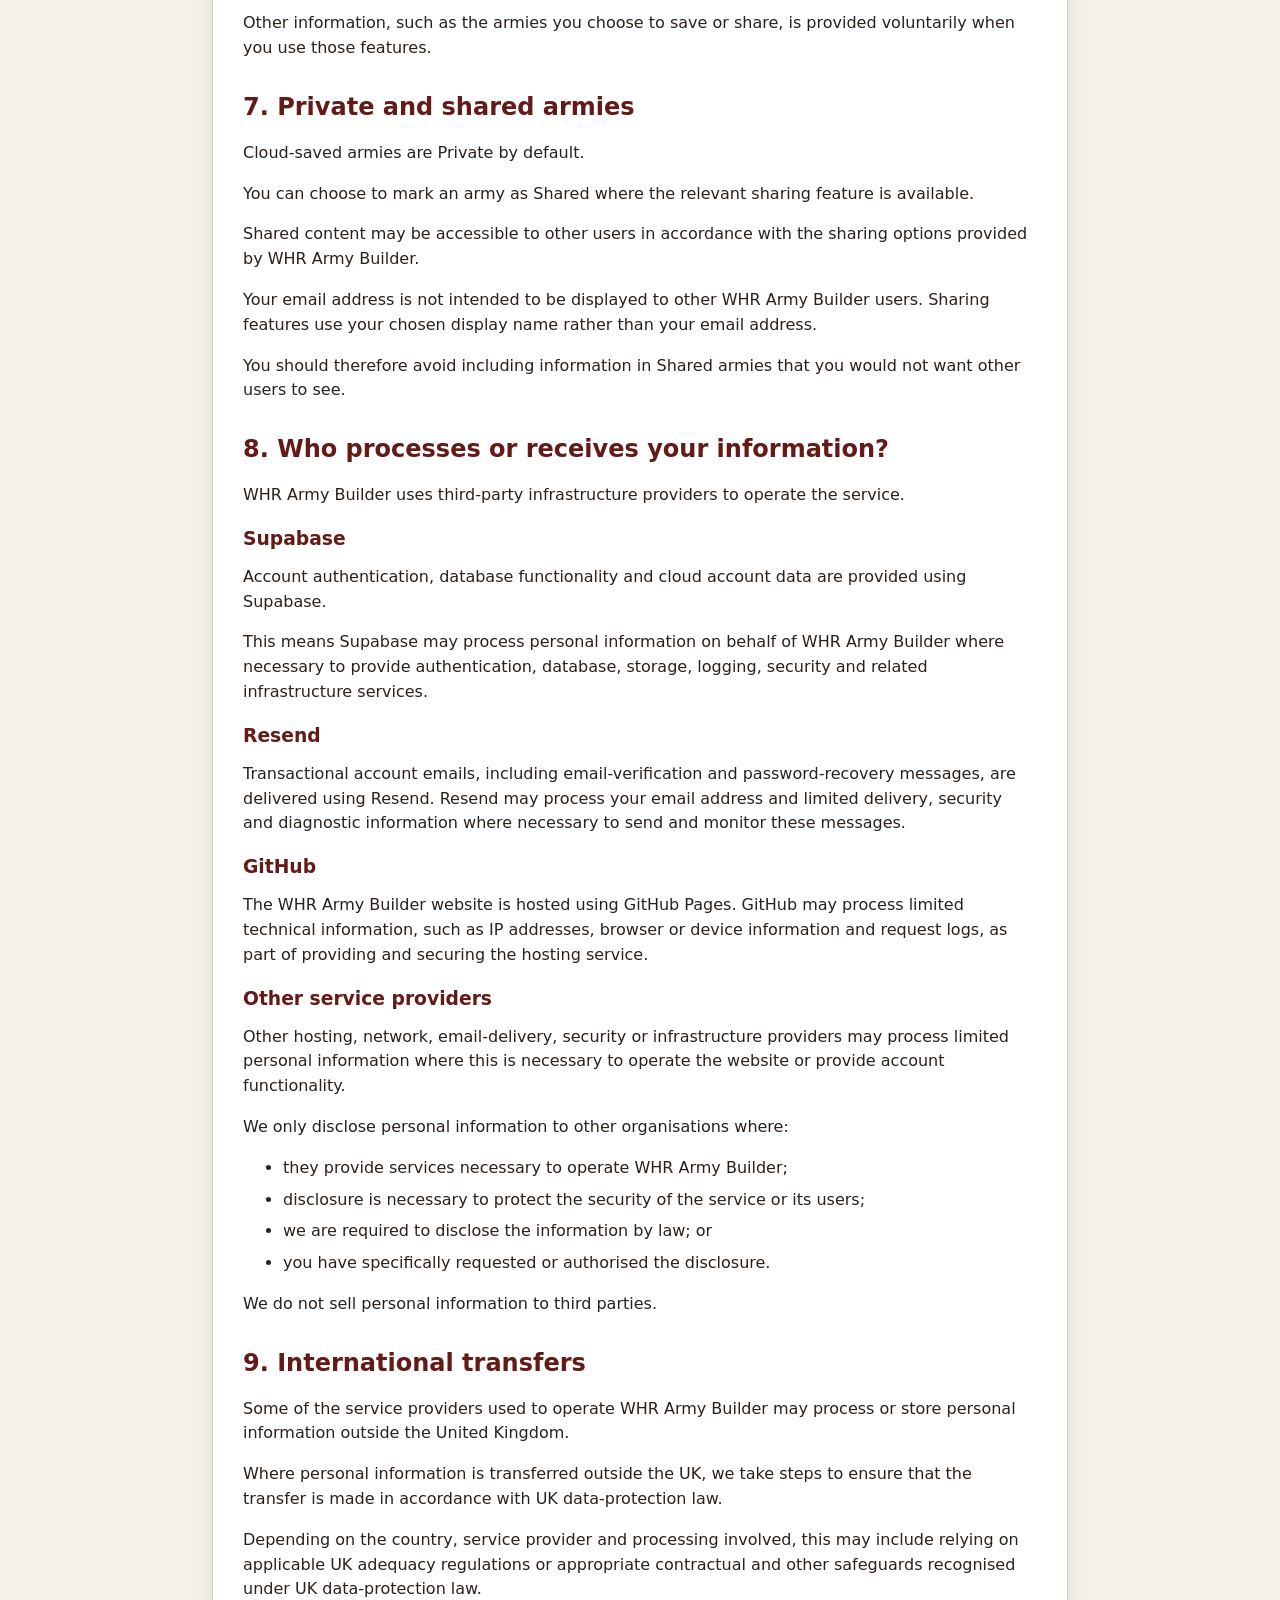
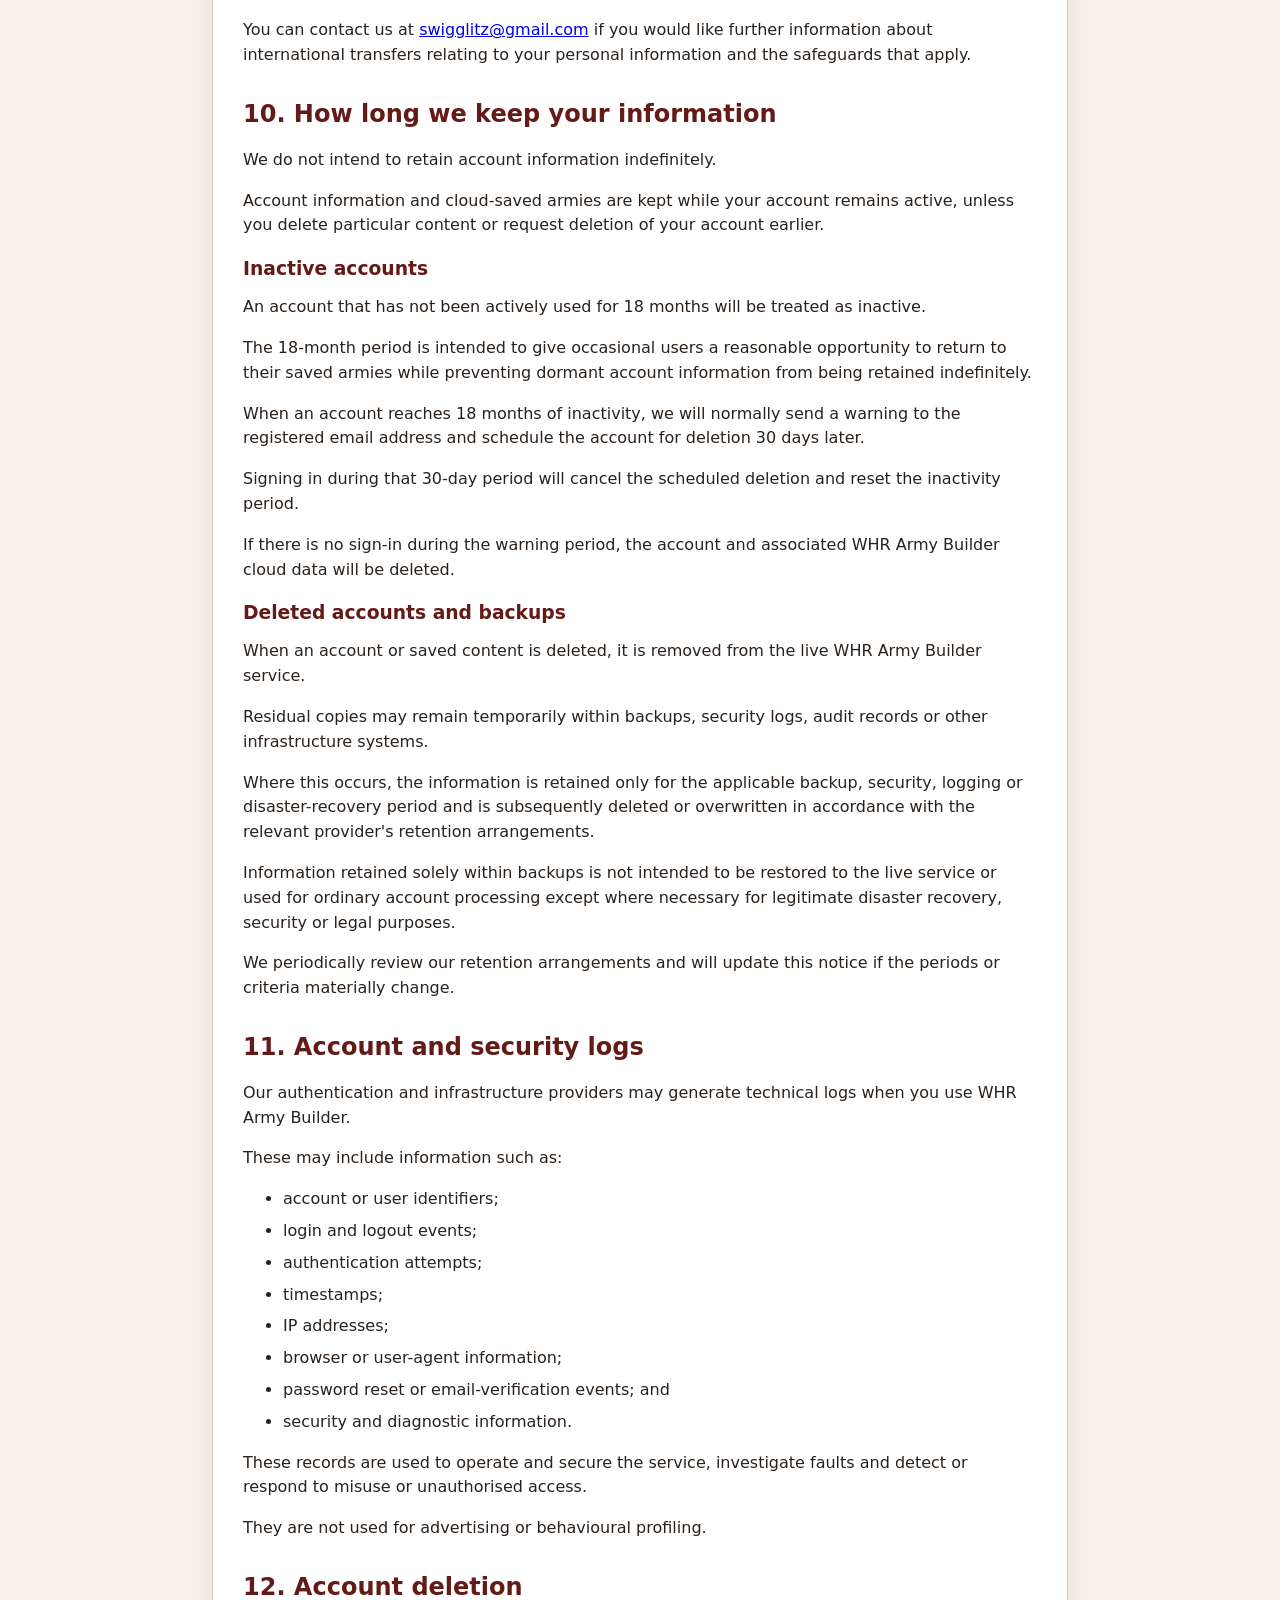
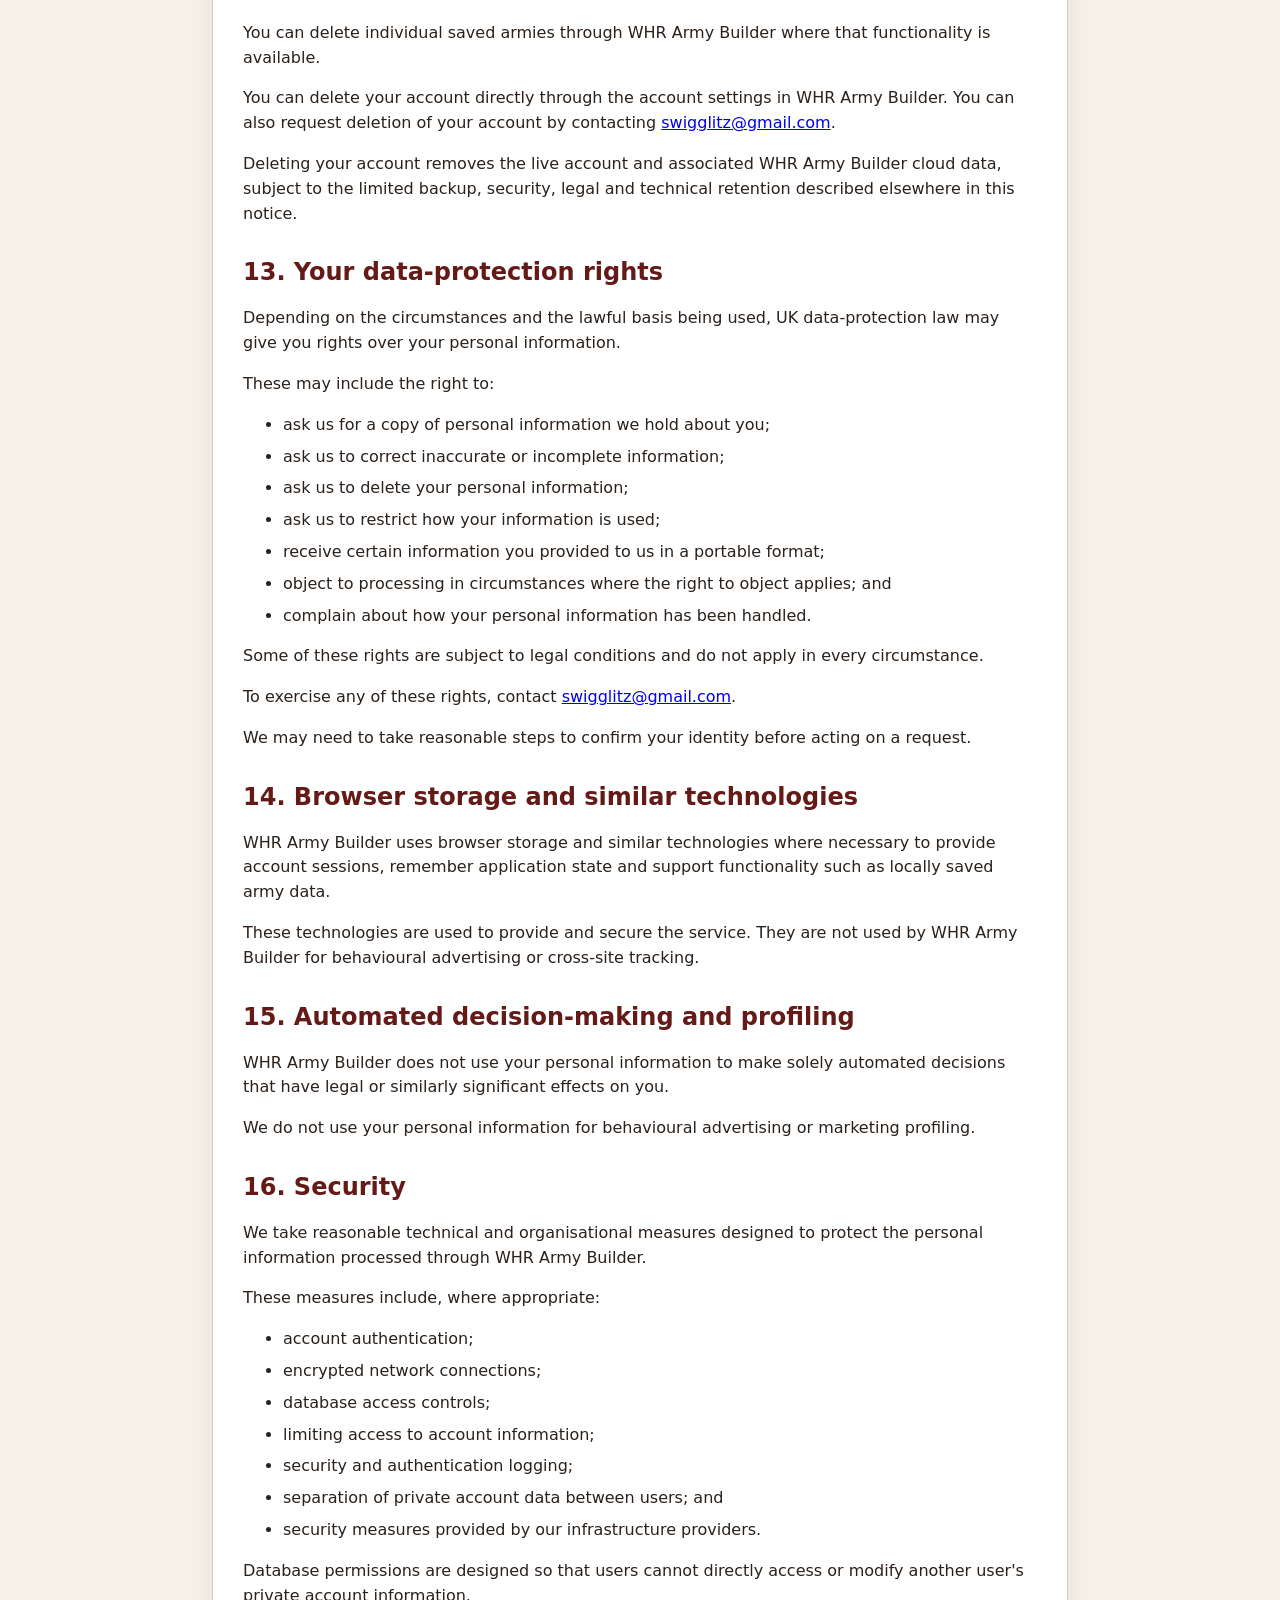
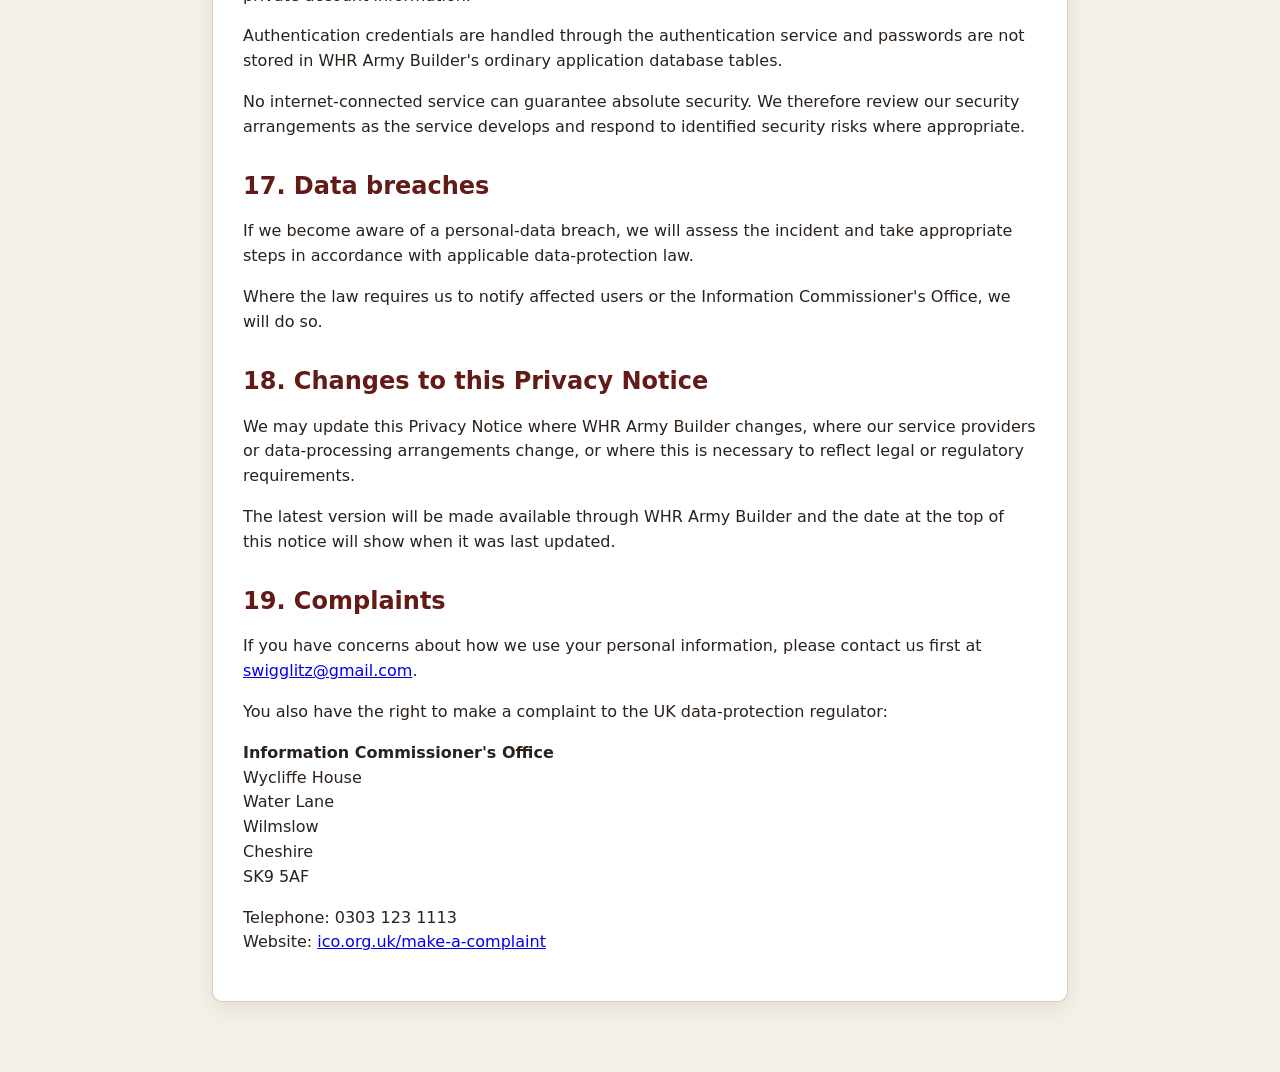
==== commit ac64931c: "Publish revised WHR privacy notice on develop" ====
--- a/privacy.html
+++ b/privacy.html
@@ -6,7 +6,17 @@
   <title>Privacy Notice — WHR Army Builder</title>
   <link rel="stylesheet" href="styles.css?v=2">
   <style>
-    body{background:#f5f1e8;color:#2a211b}.privacy-page{max-width:900px;margin:0 auto;padding:42px 22px 70px}.privacy-card{background:#fff;border:1px solid #d7cdbc;border-top:5px solid #7b211b;border-radius:10px;padding:30px;box-shadow:0 8px 24px rgba(0,0,0,.08)}.privacy-card h1,.privacy-card h2{color:#641a16}.privacy-card h2{margin-top:28px}.privacy-card li{margin:7px 0}.privacy-back{display:inline-block;margin-bottom:20px;color:#641a16;font-weight:800}.privacy-updated{color:#6b625b}.privacy-note{padding:14px 16px;background:#f7f2e7;border-left:4px solid #c99c3c}
+    body{background:#f5f1e8;color:#2a211b}
+    .privacy-page{max-width:900px;margin:0 auto;padding:42px 22px 70px}
+    .privacy-card{background:#fff;border:1px solid #d7cdbc;border-top:5px solid #7b211b;border-radius:10px;padding:30px;box-shadow:0 8px 24px rgba(0,0,0,.08)}
+    .privacy-card h1,.privacy-card h2,.privacy-card h3{color:#641a16}
+    .privacy-card h2{margin-top:32px}
+    .privacy-card h3{margin-top:20px;margin-bottom:8px}
+    .privacy-card li{margin:7px 0}
+    .privacy-card p,.privacy-card li{line-height:1.55}
+    .privacy-back{display:inline-block;margin-bottom:20px;color:#641a16;font-weight:800}
+    .privacy-updated{color:#6b625b}
+    .privacy-contact{padding:14px 16px;background:#f7f2e7;border-left:4px solid #c99c3c}
   </style>
 </head>
 <body>
@@ -14,38 +24,138 @@
   <a class="privacy-back" href="./">← Back to WHR Army Builder</a>
   <article class="privacy-card">
     <p class="eyebrow">Account Privacy</p>
-    <h1>Privacy Notice</h1>
-    <p class="privacy-updated">Last updated: 17 August 2026</p>
-    <p>This notice explains how personal data is used when you create and use a WHR Army Builder account. WHR Army Builder is a free, unofficial fan project.</p>
+    <h1>WHR Army Builder Privacy Notice</h1>
+    <p class="privacy-updated">Last updated: 19 August 2026</p>
+    <p>This Privacy Notice explains how personal information is collected, used, stored and protected when you create or use a WHR Army Builder account.</p>
+    <p>WHR Army Builder is a free, unofficial fan project.</p>
 
-    <h2>What we collect</h2>
-    <ul><li>Your email address, used for account authentication and account-related messages.</li><li>A display name that you choose for use within account and sharing features.</li><li>Armies and related roster data that you choose to save to your account.</li><li>Technical account identifiers and timestamps needed to operate the service, including when the account was last actively used.</li></ul>
-    <p>We do not need your real name, postal address, date of birth or other unnecessary personal information to provide an account.</p>
+    <h2>1. Who is responsible for your information?</h2>
+    <p>WHR Army Builder is operated by <strong>Andrew Hicks</strong>, who is the data controller for the personal information described in this notice.</p>
+    <p>If you have any questions about this notice, want to exercise your data-protection rights, or have a concern about how your information is being used, you can contact us at:</p>
+    <div class="privacy-contact">
+      <p><strong>Email:</strong> <a href="mailto:swigglitz@gmail.com">swigglitz@gmail.com</a><br>
+      <strong>Controller:</strong> Andrew Hicks<br>
+      <strong>Correspondence address:</strong> <a href="mailto:swigglitz@gmail.com">swigglitz@gmail.com</a></p>
+    </div>
 
-    <h2>Why we use it</h2>
-    <p>We use this information to create and secure your account, provide cloud army storage, let you manage your saved armies, and provide sharing and campaign features that you choose to use. The intended lawful basis for core account processing is performance of the service you request by creating and using an account. Where a different lawful basis is required for a future feature, this notice will be updated before that feature is introduced.</p>
+    <h2>2. What information we collect</h2>
+    <p>Depending on how you use WHR Army Builder, we may collect and process:</p>
+    <ul>
+      <li>your email address;</li>
+      <li>your chosen display name;</li>
+      <li>account identifiers generated when your account is created;</li>
+      <li>armies, rosters and related information that you choose to save;</li>
+      <li>campaign information that you create or participate in, including campaign names and descriptions, campaign membership, campaign armies, territories, territory ownership and transfers;</li>
+      <li>information about whether an army has been marked Private or Shared;</li>
+      <li>account creation, login and last-active timestamps;</li>
+      <li>authentication and security information associated with use of the service; and</li>
+      <li>technical information recorded by our hosting and authentication services, which may include IP addresses, browser or device information, user-agent information, request information and security or authentication logs.</li>
+    </ul>
+    <p>We do not require your real name, postal address, date of birth or other information that is not needed to provide the account service.</p>
+    <p>Please do not include unnecessary personal information about yourself or other people in army names, roster information or other user-created content.</p>
 
-    <h2>Private and shared armies</h2>
-    <p>New cloud-saved armies are private by default. You can explicitly mark an army as shared. Your email address is not intended to be shown to other users; sharing features use your chosen display name instead.</p>
+    <h2>3. How we obtain your information</h2>
+    <p>Most of the personal information we process is provided directly by you when you:</p>
+    <ul><li>create an account;</li><li>sign in;</li><li>choose a display name;</li><li>create or save an army;</li><li>use sharing or campaign features; or</li><li>contact us.</li></ul>
+    <p>Some technical and security information is generated automatically when you use the service or is provided to us by the infrastructure and authentication services used to operate WHR Army Builder.</p>
 
-    <h2>Who processes the data</h2>
-    <p>Account authentication and cloud data are hosted using Supabase. This means account information and saved-army data are processed using Supabase infrastructure on behalf of WHR Army Builder. Other infrastructure providers may process ordinary web-server or delivery data required to serve the site.</p>
+    <h2>4. Why we use your information</h2>
+    <p>We use personal information only where it is necessary for the operation, security and administration of WHR Army Builder.</p>
+    <p>This includes using information to:</p>
+    <ul><li>create and authenticate your account;</li><li>allow you to sign in securely;</li><li>provide cloud storage for your saved armies;</li><li>associate saved armies and account settings with your account;</li><li>provide sharing and campaign features that you choose to use;</li><li>send messages necessary to operate or secure your account;</li><li>identify inactive accounts;</li><li>prevent unauthorised access, abuse or misuse of the service;</li><li>investigate technical or security problems;</li><li>maintain the security and integrity of the service; and</li><li>comply with legal obligations where we are required to do so.</li></ul>
+    <p>We do not use your account information for advertising or marketing unless we tell you separately and have an appropriate lawful basis for doing so.</p>
+    <p>We do not sell your personal information.</p>
 
-    <h2>How long we keep it</h2>
-    <p>Account data and cloud-saved armies are kept while your account remains active or until you delete the relevant content. To avoid retaining dormant account data indefinitely, an account that has not been actively used for <strong>18 months</strong> is treated as inactive.</p>
-    <p>When an account reaches that inactivity point, we will normally send a warning to the registered email address and schedule the account for deletion <strong>30 days later</strong>. Signing in during that 30-day period cancels the scheduled deletion and resets the inactivity period.</p>
-    <p>If there is no sign-in during the warning period, the account and associated WHR Army Builder cloud data are automatically deleted. Limited technical backup, logging or security retention may continue for a short period where this is required by infrastructure providers or for security purposes.</p>
+    <h2>5. Our lawful bases for using your information</h2>
+    <p>Different lawful bases may apply depending on why the information is being processed.</p>
+    <h3>Providing your account and the service</h3>
+    <p>Our lawful basis for processing the information necessary to create and operate your account is Article 6(1)(b) UK GDPR, performance of a contract.</p>
+    <p>This applies where processing is necessary to provide the account, cloud-storage, sharing and related services that you request by creating and using a WHR Army Builder account.</p>
+    <h3>Security and service integrity</h3>
+    <p>Where we process technical, authentication or security information to protect WHR Army Builder, prevent misuse, investigate security problems or maintain the reliability of the service, we may rely on Article 6(1)(f) UK GDPR, legitimate interests.</p>
+    <p>Our legitimate interests are protecting the service and its users, maintaining account security, detecting misuse and ensuring that WHR Army Builder operates reliably.</p>
+    <p>We only rely on legitimate interests where we consider that the processing is necessary and proportionate and where those interests are not overridden by your rights and interests.</p>
+    <h3>Legal requirements</h3>
+    <p>Where processing is necessary to comply with a legal obligation that applies to us, we may rely on Article 6(1)(c) UK GDPR, legal obligation.</p>
 
-    <h2>Your choices and rights</h2>
-    <p>You can delete individual saved armies and change an army between Private and Shared. You can also request deletion of your account. UK data-protection law may give you rights including access, correction, erasure, restriction, objection and data portability where applicable.</p>
+    <h2>6. Is providing your information compulsory?</h2>
+    <p>You are not legally required to provide personal information to WHR Army Builder.</p>
+    <p>However, an email address and the information necessary to create an account are required if you want to use account-based features such as cloud storage.</p>
+    <p>If you do not provide this information, we will not be able to create or maintain an account for you.</p>
+    <p>Other information, such as the armies you choose to save or share, is provided voluntarily when you use those features.</p>
 
-    <h2>Security and data minimisation</h2>
-    <p>WHR Army Builder aims to collect only the information needed for account functionality. Database access controls are used so that users cannot edit another user's private account data. Passwords are handled by the authentication provider and are not stored in WHR Army Builder's application tables.</p>
+    <h2>7. Private and shared armies</h2>
+    <p>Cloud-saved armies are Private by default.</p>
+    <p>You can choose to mark an army as Shared where the relevant sharing feature is available.</p>
+    <p>Shared content may be accessible to other users in accordance with the sharing options provided by WHR Army Builder.</p>
+    <p>Your email address is not intended to be displayed to other WHR Army Builder users. Sharing features use your chosen display name rather than your email address.</p>
+    <p>You should therefore avoid including information in Shared armies that you would not want other users to see.</p>
 
-    <h2>Contact and complaints</h2>
-    <p>During development, privacy enquiries can be raised through the WHR Army Builder project owner/community contact. A dedicated privacy contact address will be published before public account registration is treated as a production service. If you are in the UK, you also have the right to complain to the Information Commissioner's Office about the handling of your personal data.</p>
+    <h2>8. Who processes or receives your information?</h2>
+    <p>WHR Army Builder uses third-party infrastructure providers to operate the service.</p>
+    <h3>Supabase</h3><p>Account authentication, database functionality and cloud account data are provided using Supabase.</p><p>This means Supabase may process personal information on behalf of WHR Army Builder where necessary to provide authentication, database, storage, logging, security and related infrastructure services.</p>
+    <h3>Resend</h3><p>Transactional account emails, including email-verification and password-recovery messages, are delivered using Resend. Resend may process your email address and limited delivery, security and diagnostic information where necessary to send and monitor these messages.</p>
+    <h3>GitHub</h3><p>The WHR Army Builder website is hosted using GitHub Pages. GitHub may process limited technical information, such as IP addresses, browser or device information and request logs, as part of providing and securing the hosting service.</p>
+    <h3>Other service providers</h3><p>Other hosting, network, email-delivery, security or infrastructure providers may process limited personal information where this is necessary to operate the website or provide account functionality.</p>
+    <p>We only disclose personal information to other organisations where:</p>
+    <ul><li>they provide services necessary to operate WHR Army Builder;</li><li>disclosure is necessary to protect the security of the service or its users;</li><li>we are required to disclose the information by law; or</li><li>you have specifically requested or authorised the disclosure.</li></ul>
+    <p>We do not sell personal information to third parties.</p>
 
-    <p class="privacy-note"><strong>Development notice:</strong> Account functionality is currently being developed and tested. This privacy notice will be reviewed again before the account system is promoted from the development site to the public production site.</p>
+    <h2>9. International transfers</h2>
+    <p>Some of the service providers used to operate WHR Army Builder may process or store personal information outside the United Kingdom.</p>
+    <p>Where personal information is transferred outside the UK, we take steps to ensure that the transfer is made in accordance with UK data-protection law.</p>
+    <p>Depending on the country, service provider and processing involved, this may include relying on applicable UK adequacy regulations or appropriate contractual and other safeguards recognised under UK data-protection law.</p>
+    <p>You can contact us at <a href="mailto:swigglitz@gmail.com">swigglitz@gmail.com</a> if you would like further information about international transfers relating to your personal information and the safeguards that apply.</p>
+
+    <h2>10. How long we keep your information</h2>
+    <p>We do not intend to retain account information indefinitely.</p>
+    <p>Account information and cloud-saved armies are kept while your account remains active, unless you delete particular content or request deletion of your account earlier.</p>
+    <h3>Inactive accounts</h3><p>An account that has not been actively used for 18 months will be treated as inactive.</p><p>The 18-month period is intended to give occasional users a reasonable opportunity to return to their saved armies while preventing dormant account information from being retained indefinitely.</p><p>When an account reaches 18 months of inactivity, we will normally send a warning to the registered email address and schedule the account for deletion 30 days later.</p><p>Signing in during that 30-day period will cancel the scheduled deletion and reset the inactivity period.</p><p>If there is no sign-in during the warning period, the account and associated WHR Army Builder cloud data will be deleted.</p>
+    <h3>Deleted accounts and backups</h3><p>When an account or saved content is deleted, it is removed from the live WHR Army Builder service.</p><p>Residual copies may remain temporarily within backups, security logs, audit records or other infrastructure systems.</p><p>Where this occurs, the information is retained only for the applicable backup, security, logging or disaster-recovery period and is subsequently deleted or overwritten in accordance with the relevant provider's retention arrangements.</p><p>Information retained solely within backups is not intended to be restored to the live service or used for ordinary account processing except where necessary for legitimate disaster recovery, security or legal purposes.</p><p>We periodically review our retention arrangements and will update this notice if the periods or criteria materially change.</p>
+
+    <h2>11. Account and security logs</h2>
+    <p>Our authentication and infrastructure providers may generate technical logs when you use WHR Army Builder.</p>
+    <p>These may include information such as:</p>
+    <ul><li>account or user identifiers;</li><li>login and logout events;</li><li>authentication attempts;</li><li>timestamps;</li><li>IP addresses;</li><li>browser or user-agent information;</li><li>password reset or email-verification events; and</li><li>security and diagnostic information.</li></ul>
+    <p>These records are used to operate and secure the service, investigate faults and detect or respond to misuse or unauthorised access.</p><p>They are not used for advertising or behavioural profiling.</p>
+
+    <h2>12. Account deletion</h2>
+    <p>You can delete individual saved armies through WHR Army Builder where that functionality is available.</p>
+    <p>You can delete your account directly through the account settings in WHR Army Builder. You can also request deletion of your account by contacting <a href="mailto:swigglitz@gmail.com">swigglitz@gmail.com</a>.</p>
+    <p>Deleting your account removes the live account and associated WHR Army Builder cloud data, subject to the limited backup, security, legal and technical retention described elsewhere in this notice.</p>
+
+    <h2>13. Your data-protection rights</h2>
+    <p>Depending on the circumstances and the lawful basis being used, UK data-protection law may give you rights over your personal information.</p>
+    <p>These may include the right to:</p>
+    <ul><li>ask us for a copy of personal information we hold about you;</li><li>ask us to correct inaccurate or incomplete information;</li><li>ask us to delete your personal information;</li><li>ask us to restrict how your information is used;</li><li>receive certain information you provided to us in a portable format;</li><li>object to processing in circumstances where the right to object applies; and</li><li>complain about how your personal information has been handled.</li></ul>
+    <p>Some of these rights are subject to legal conditions and do not apply in every circumstance.</p>
+    <p>To exercise any of these rights, contact <a href="mailto:swigglitz@gmail.com">swigglitz@gmail.com</a>.</p>
+    <p>We may need to take reasonable steps to confirm your identity before acting on a request.</p>
+
+    <h2>14. Browser storage and similar technologies</h2>
+    <p>WHR Army Builder uses browser storage and similar technologies where necessary to provide account sessions, remember application state and support functionality such as locally saved army data.</p>
+    <p>These technologies are used to provide and secure the service. They are not used by WHR Army Builder for behavioural advertising or cross-site tracking.</p>
+
+    <h2>15. Automated decision-making and profiling</h2>
+    <p>WHR Army Builder does not use your personal information to make solely automated decisions that have legal or similarly significant effects on you.</p><p>We do not use your personal information for behavioural advertising or marketing profiling.</p>
+
+    <h2>16. Security</h2>
+    <p>We take reasonable technical and organisational measures designed to protect the personal information processed through WHR Army Builder.</p>
+    <p>These measures include, where appropriate:</p>
+    <ul><li>account authentication;</li><li>encrypted network connections;</li><li>database access controls;</li><li>limiting access to account information;</li><li>security and authentication logging;</li><li>separation of private account data between users; and</li><li>security measures provided by our infrastructure providers.</li></ul>
+    <p>Database permissions are designed so that users cannot directly access or modify another user's private account information.</p><p>Authentication credentials are handled through the authentication service and passwords are not stored in WHR Army Builder's ordinary application database tables.</p><p>No internet-connected service can guarantee absolute security. We therefore review our security arrangements as the service develops and respond to identified security risks where appropriate.</p>
+
+    <h2>17. Data breaches</h2>
+    <p>If we become aware of a personal-data breach, we will assess the incident and take appropriate steps in accordance with applicable data-protection law.</p><p>Where the law requires us to notify affected users or the Information Commissioner's Office, we will do so.</p>
+
+    <h2>18. Changes to this Privacy Notice</h2>
+    <p>We may update this Privacy Notice where WHR Army Builder changes, where our service providers or data-processing arrangements change, or where this is necessary to reflect legal or regulatory requirements.</p><p>The latest version will be made available through WHR Army Builder and the date at the top of this notice will show when it was last updated.</p>
+
+    <h2>19. Complaints</h2>
+    <p>If you have concerns about how we use your personal information, please contact us first at <a href="mailto:swigglitz@gmail.com">swigglitz@gmail.com</a>.</p>
+    <p>You also have the right to make a complaint to the UK data-protection regulator:</p>
+    <p><strong>Information Commissioner's Office</strong><br>Wycliffe House<br>Water Lane<br>Wilmslow<br>Cheshire<br>SK9 5AF</p>
+    <p>Telephone: 0303 123 1113<br>Website: <a href="https://ico.org.uk/make-a-complaint/" target="_blank" rel="noopener noreferrer">ico.org.uk/make-a-complaint</a></p>
   </article>
 </main>
 </body>
